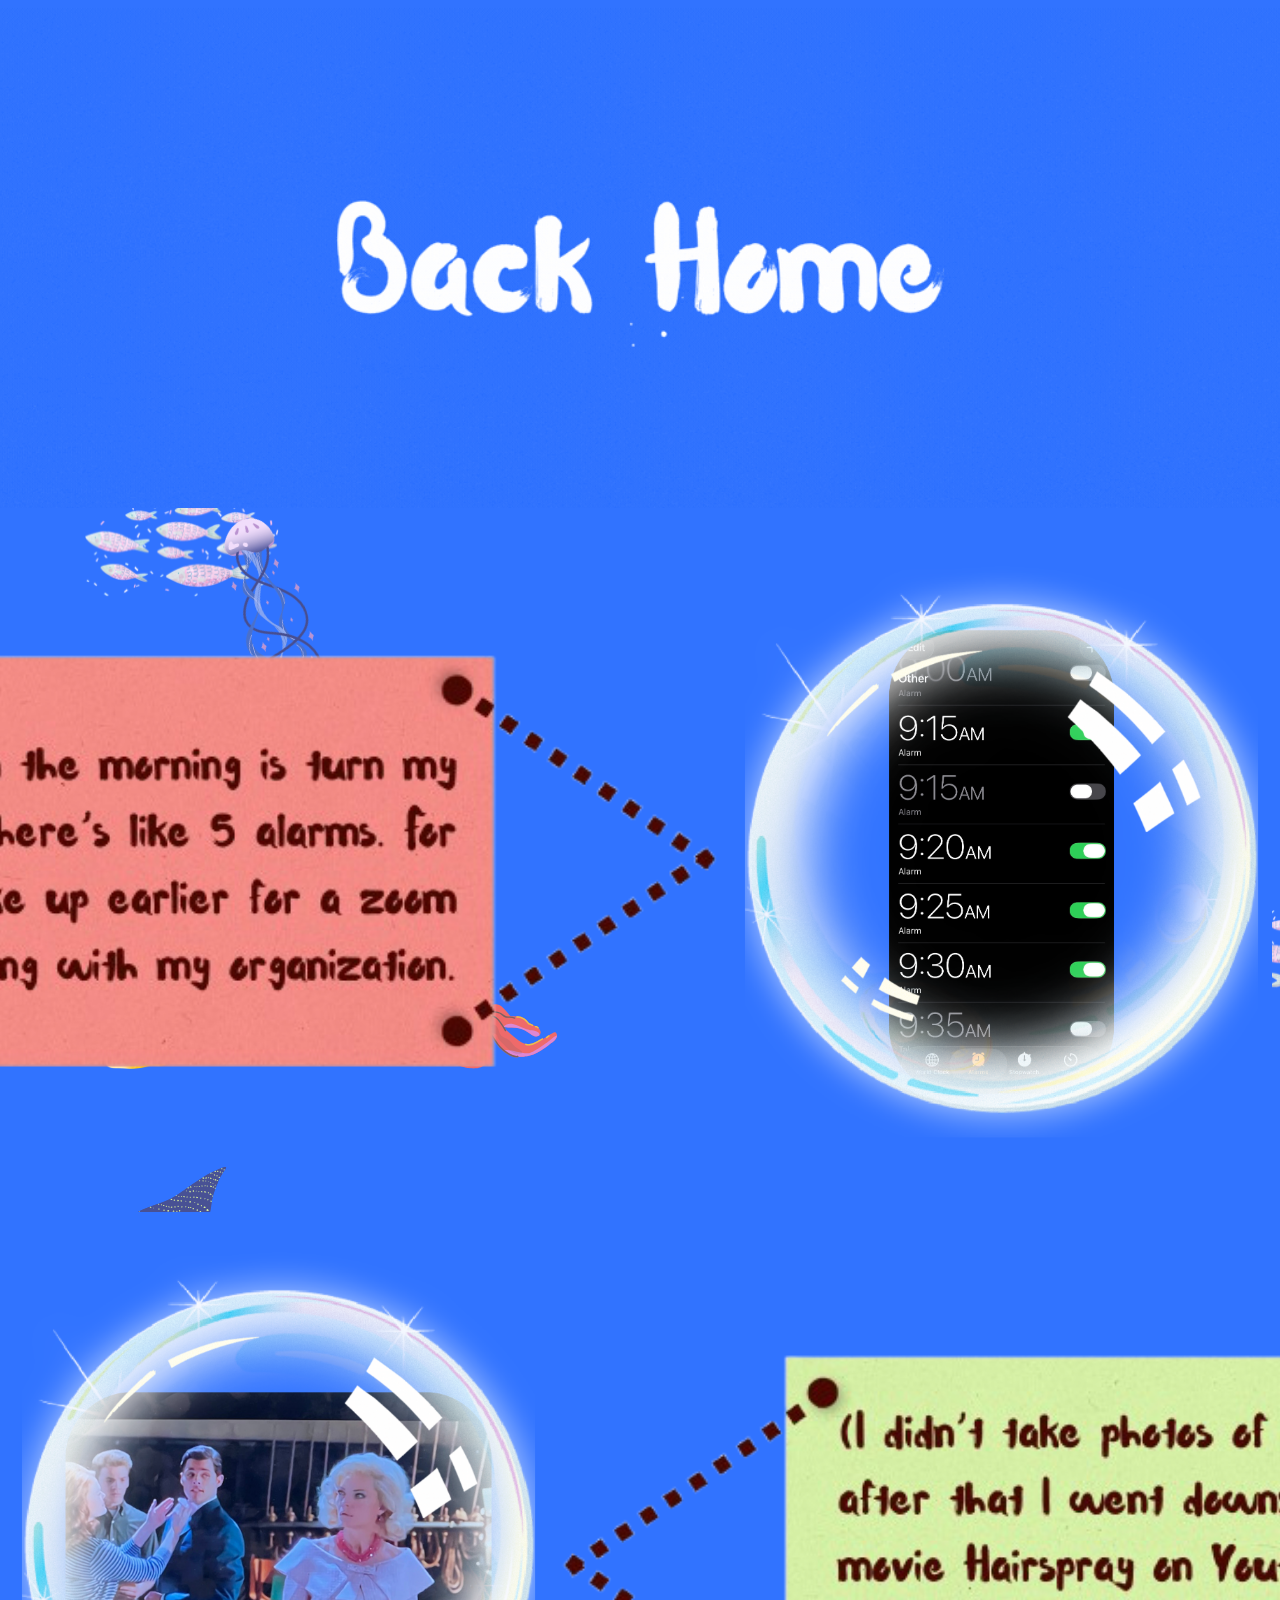
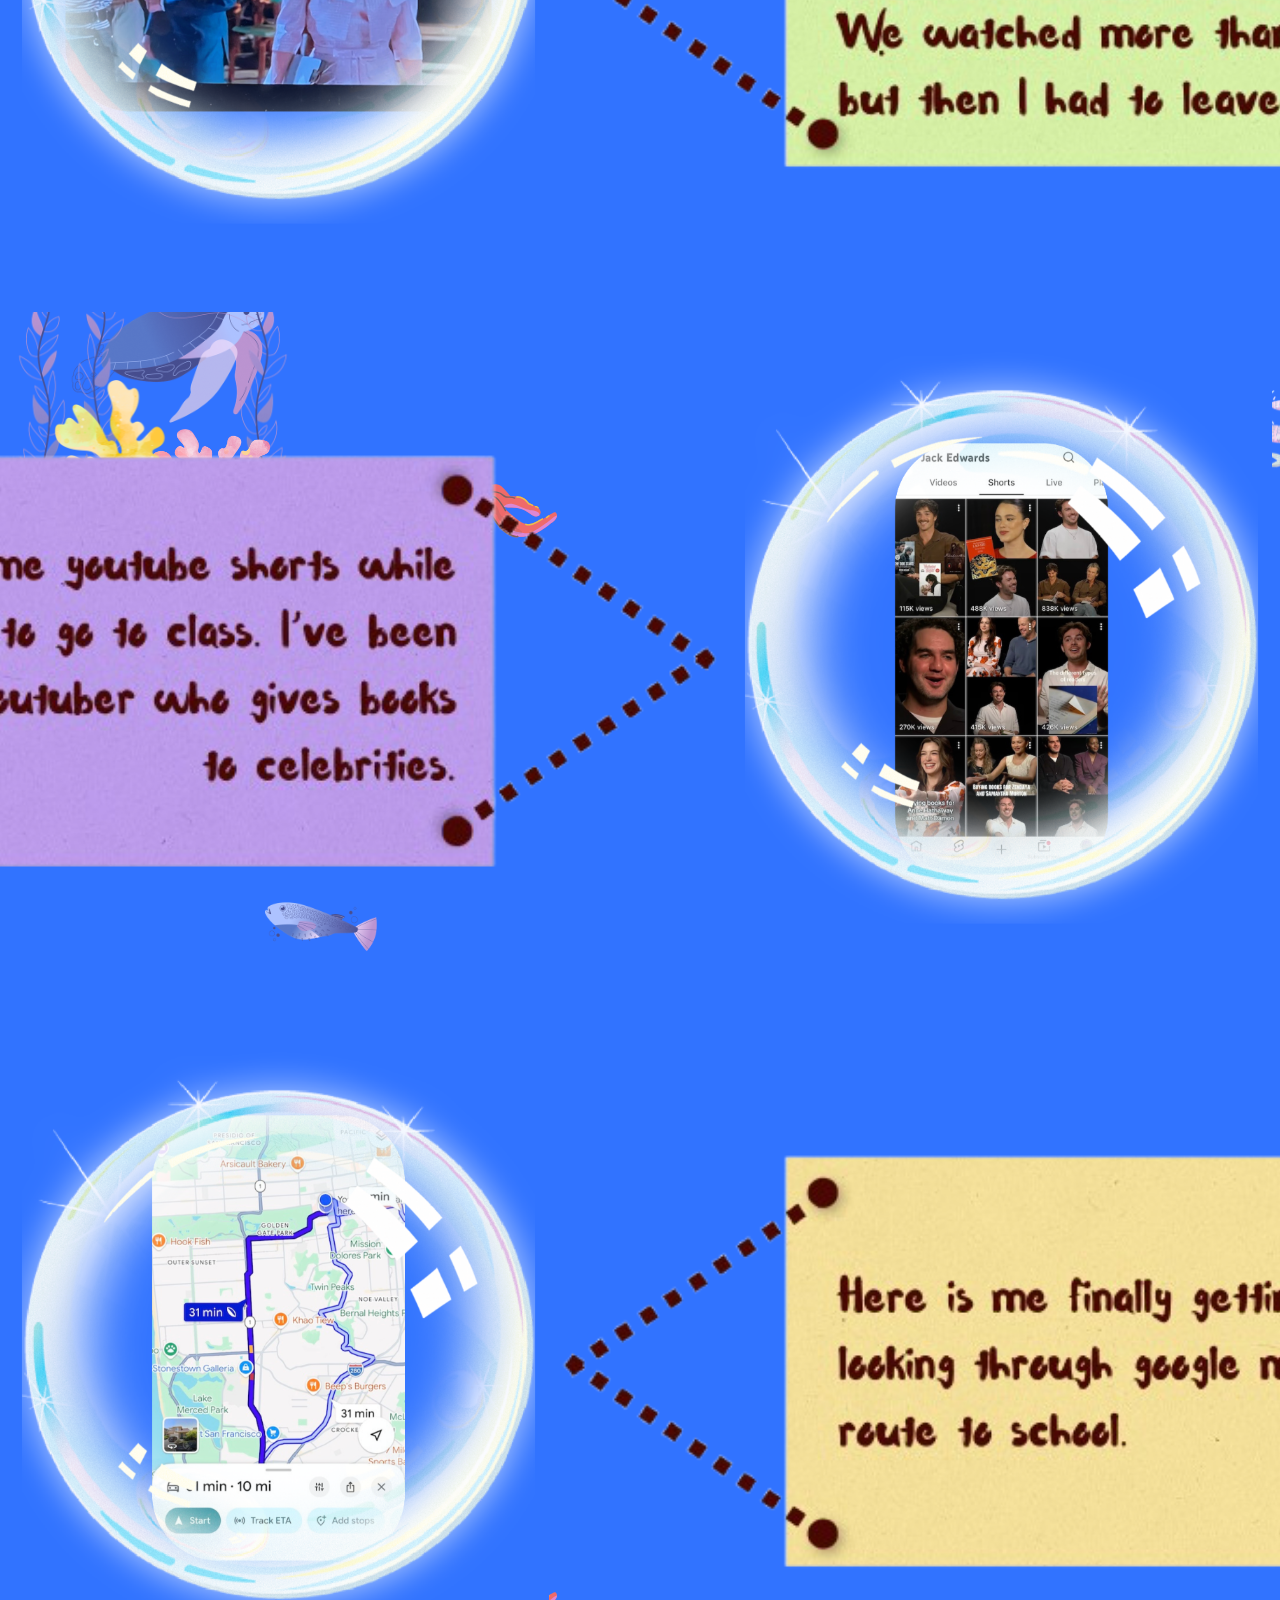
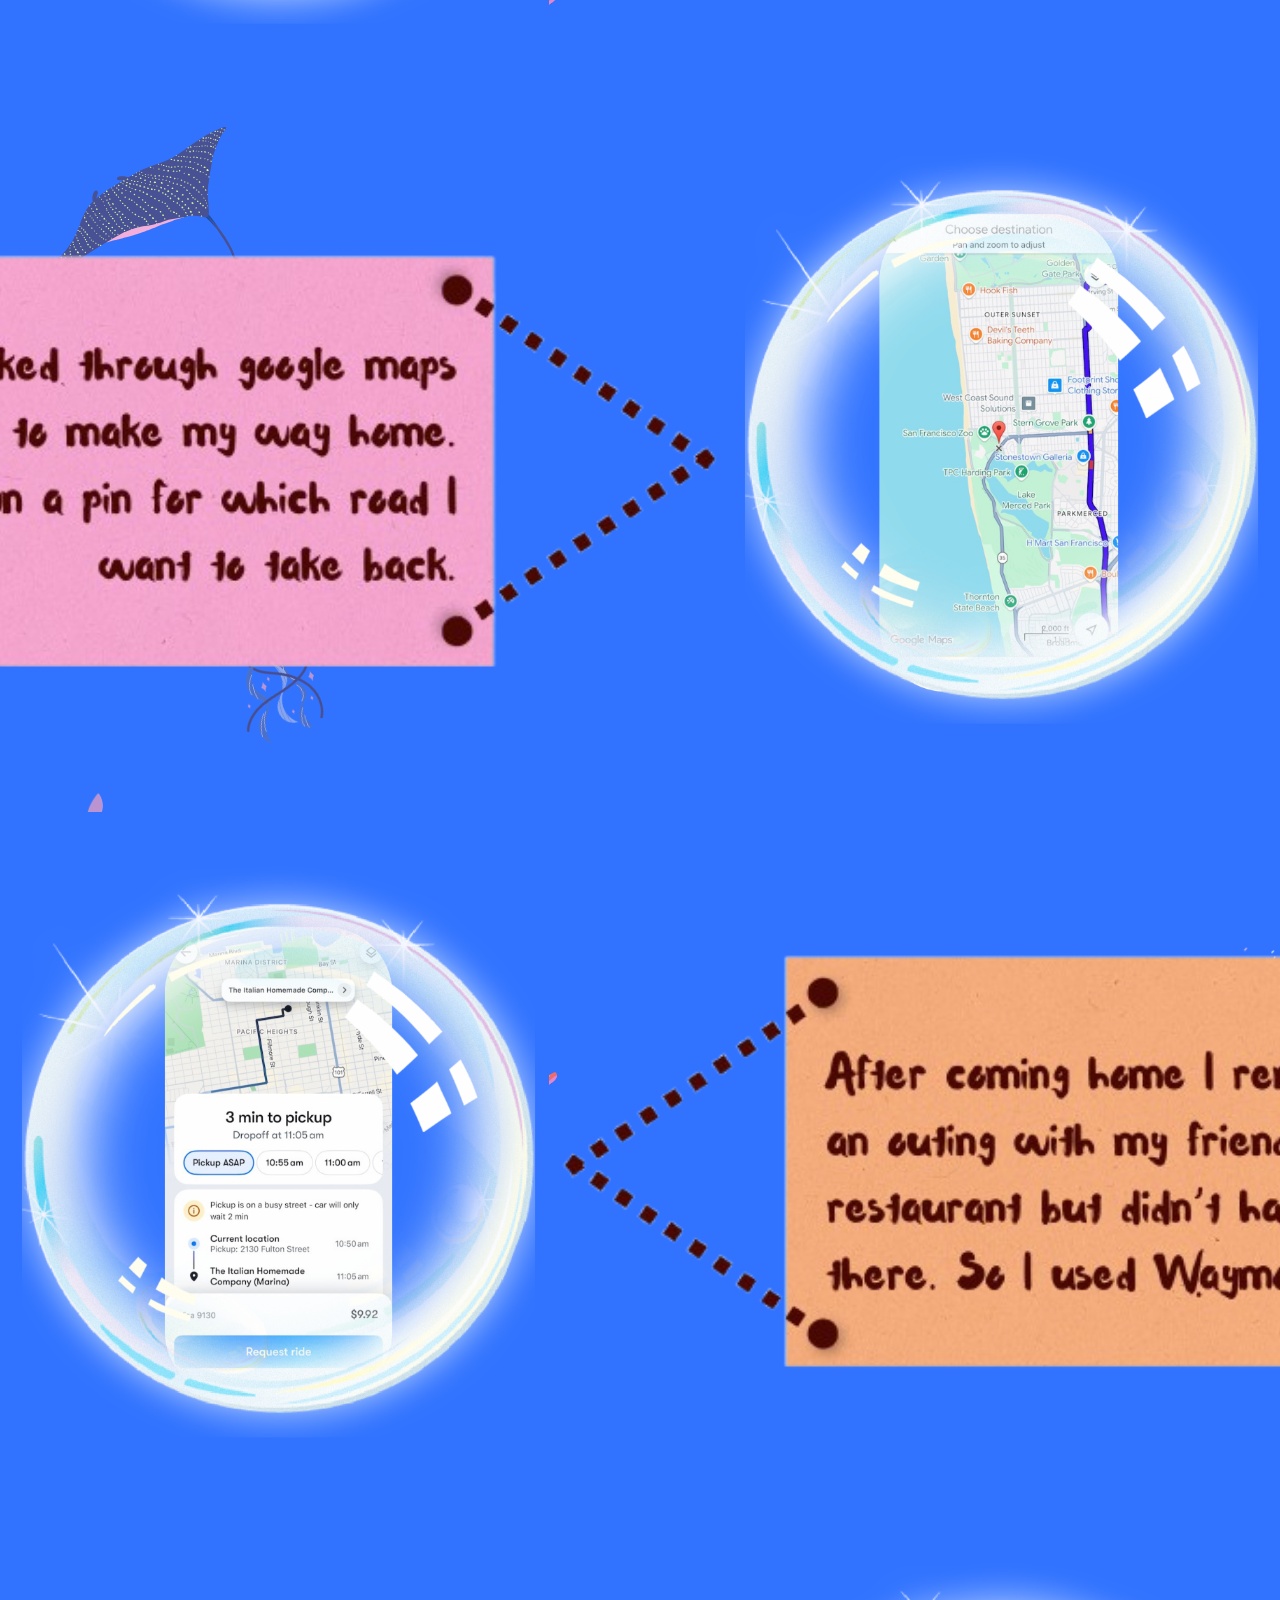
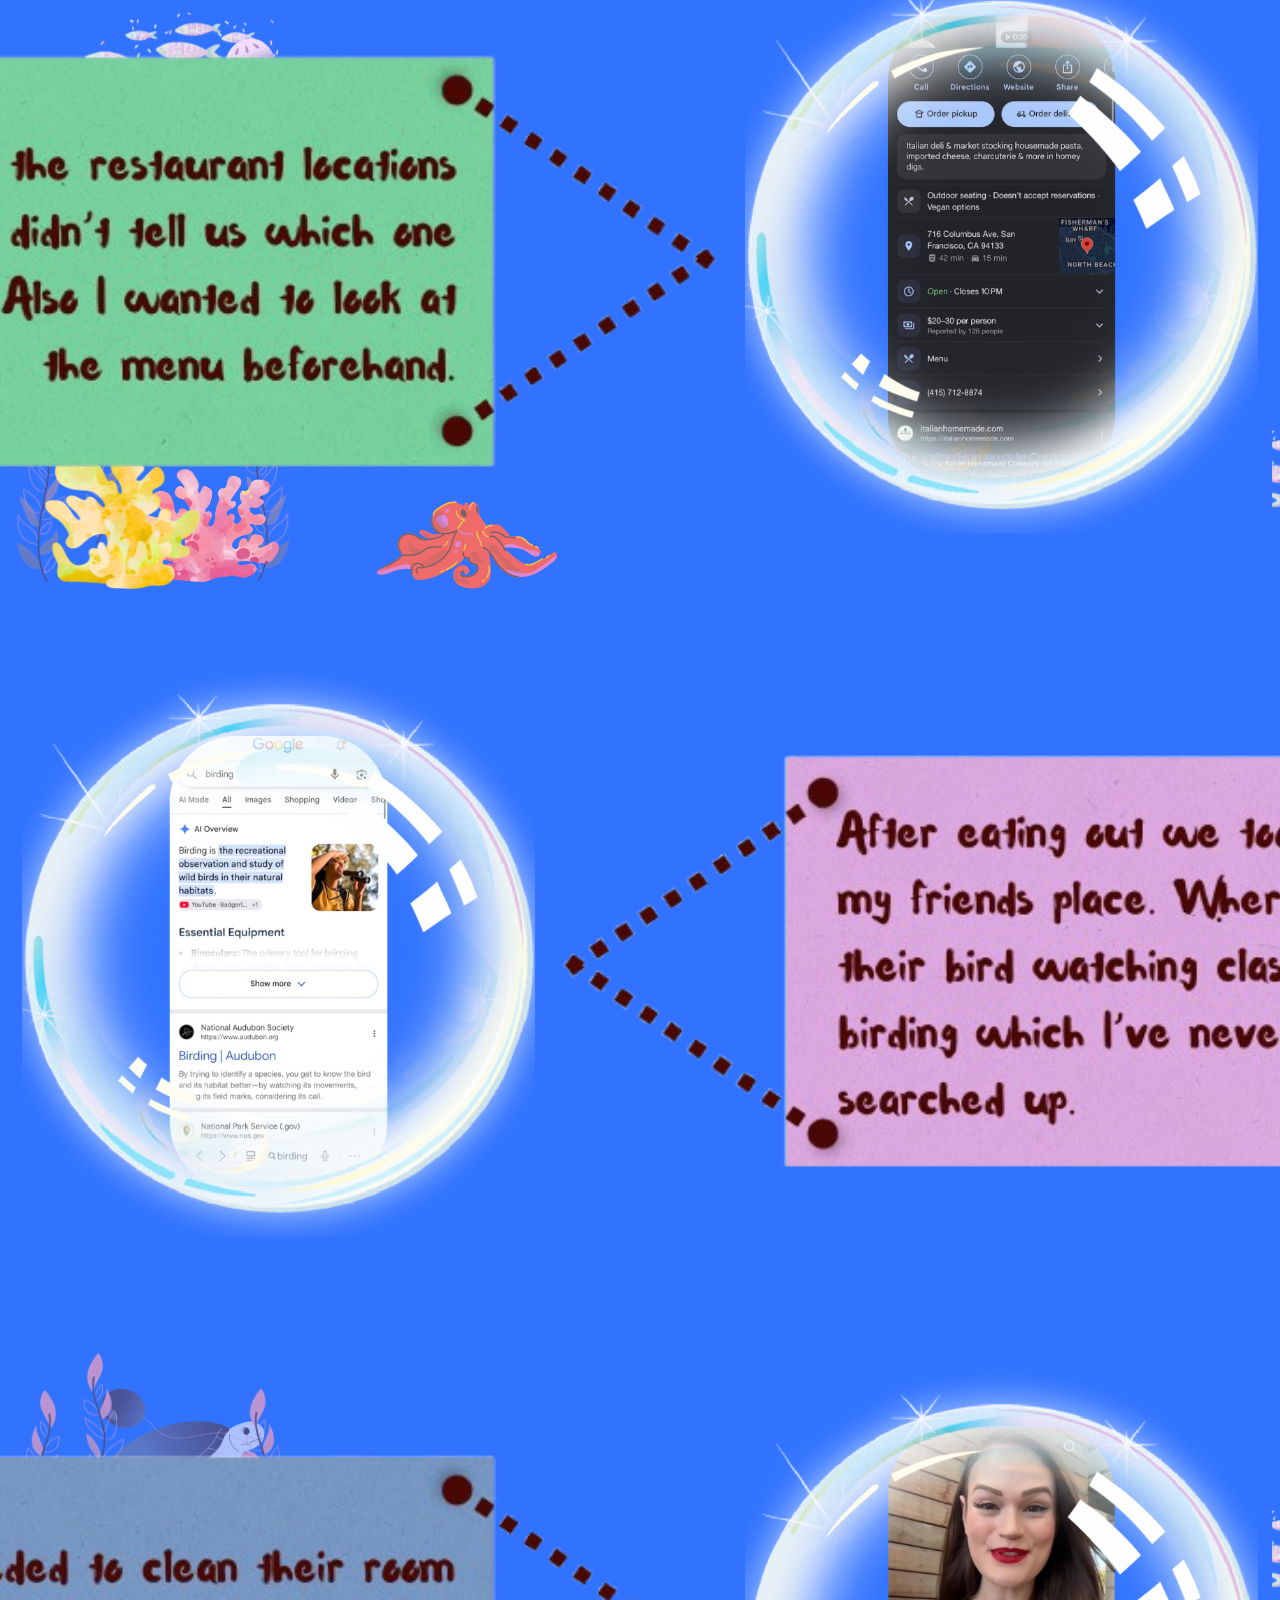
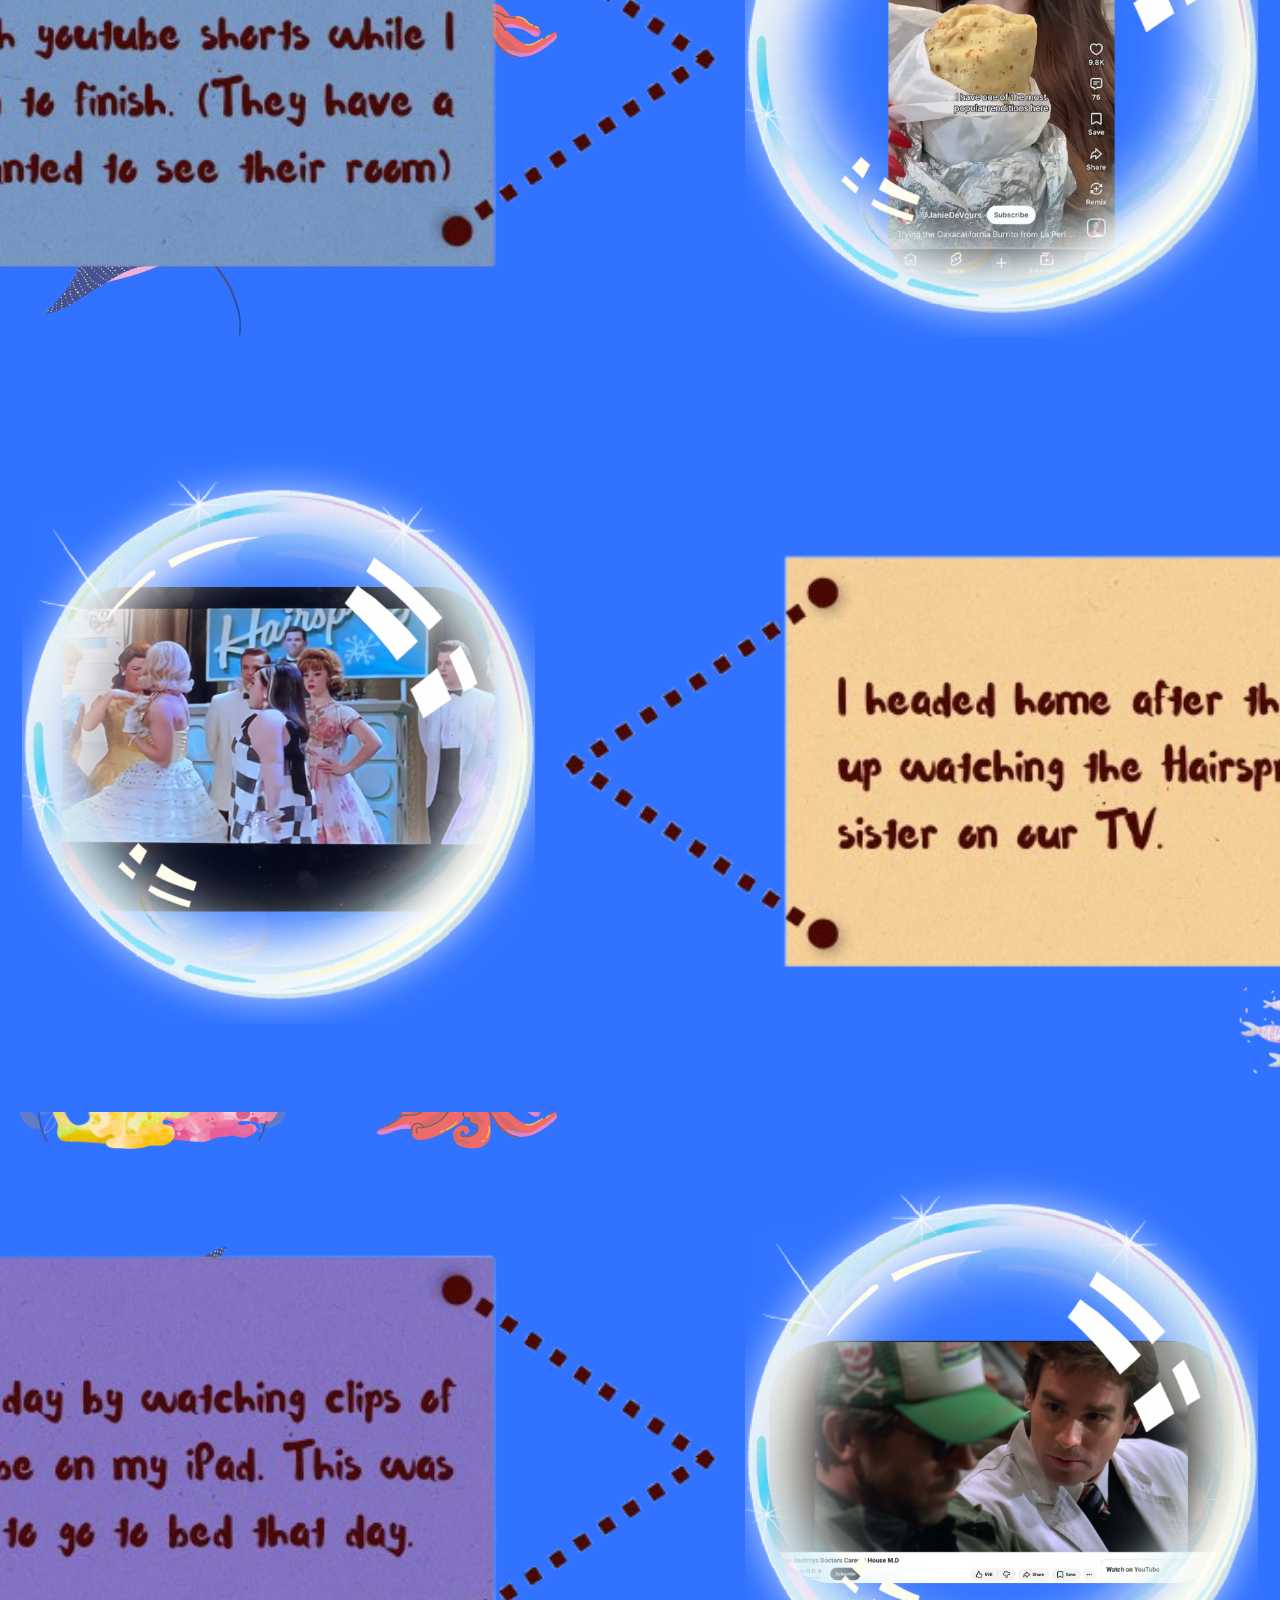
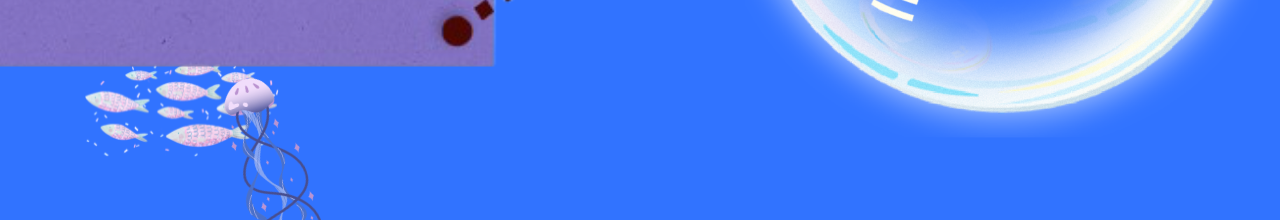
==== index.html @ 2f5180f2 "initial commit" ====
<!DOCTYPE html>
<html>
    <head>
        <meta charset="utf-8">
        <meta http-equiv="X-UA-Compatible" content="IE=edge">
        <title>KJC Project One</title>
        <meta name="description" content="">
        <meta name="viewport" content="width=device-width, initial-scale=1">
        <link rel="stylesheet" href="stylesplash.css">
    </head>
    <body>
        <div class="all">
            <div class="aboutme">
                <a href="header.html"><img src="img_index/headers.gif" alt="bubbles going up around under the sea text" height="500px" width="1930px" >
                </a>     
            </div>
                <div class="rightside">
                    <div class="alarm">
                        <img src="img_index/1-removebg-preview.png" height="700px">
                        <img src="img_index/1.png" alt="screenshot of iphone alarms starting at 9:15am to 9:30am" height="700px">
                    </div>

                    <div class="movieone"> 
                        <img src="img_index/2.png" alt="hairspray movie screenshot again" height="700px">
                        <img src="img_index/2-removebg-preview.png" height="700px">
                    </div>

                    <div class="school">
                        <img src="img_index/3-removebg-preview.png" height="700px">
                        <img src="img_index/3.png" alt="google maps search to my house" height="700px">
                    </div>

                    <div class="waymo">
                        <img src="img_index/4.png" alt="google maps to usfca" height="700px">
                        <img src="img_index/4-removebg-preview.png" height="700px">
                    </div>
                    
                    <div class="bird">
                        <img src="img_index/5-removebg-preview.png" height="700px">
                        <img src="img_index/5.png" alt="google search of birding" height="700px">
                    </div>

                    <div class="ytshorts">
                        <img src="img_index/6.png" alt="youtube shorts screenshot" height="700px">
                        <img src="img_index/6-removebg-preview.png" height="700px">
                    </div>
                    
                    <div class="home">
                        <img src="img_index/7-removebg-preview.png" height="700px">
                        <img src="img_index/7.png" alt="waymo app directions" height="700px">
                    </div>
                    
                    <div class="restaurant">
                        <img src="img_index/8.png" alt="google of the italian homemade restaurant" height="700px">
                        <img src="img_index/8-removebg-preview.png" height="700px">
                    </div> 

                    <div class="ytfoodshorts">
                        <img src="img_index/9-removebg-preview.png" height="700px">
                        <img src="img_index/9.png" alt="youtube shorts food review" height="700px">
                    </div>
                    
                    <div class =movietwo> 
                        <img src="img_index/10.png" alt="hairspray movie screenshot again" height="700px">
                        <img src="img_index/10-removebg-preview.png" height="700px">
                    </div>

                    <div class="housemd">
                        <img src="img_index/11-removebg-preview.png" height="700px">
                        <img src="img_index/11.png" alt="housemd show clip on youtube" height="700px">
                    </div>
            </div>
        </div>
    </body>
</html>
---- stylesplash.css ----
body{
    background-color: #3173FF;
    background-image:url(img_index/bgupdated.png);
}

.aboutme{
    display: flex;
    flex-direction: row;
    justify-content: center;
}

.alarm{
    display:flex;
    flex-direction: row;
    justify-content: flex-end;  
}

.movieone{
    display:flex;
    flex-direction: row;
    justify-content: flex-start;  
}

.school{
    display:flex;
    flex-direction: row;
    justify-content: flex-end;  
}

.waymo{
    display:flex;
    flex-direction: row;
    justify-content: flex-start;  
}

.bird{
    display:flex;
    flex-direction: row;
    justify-content: flex-end;  
}

.ytshorts{
    display:flex;
    flex-direction: row;
    justify-content: flex-start;  
}

.home{
    display:flex;
    flex-direction: row;
    justify-content: flex-end;  
}

.restaurant{
    display:flex;
    flex-direction: row;
    justify-content: flex-start;  
}

.ytfoodshorts{
    display:flex;
    flex-direction: row;
    justify-content: flex-end;  
}

.movietwo{
    display:flex;
    flex-direction: row;
    justify-content: flex-start;  
}

.housemd{
    display:flex;
    flex-direction: row;
    justify-content: flex-end;  
}
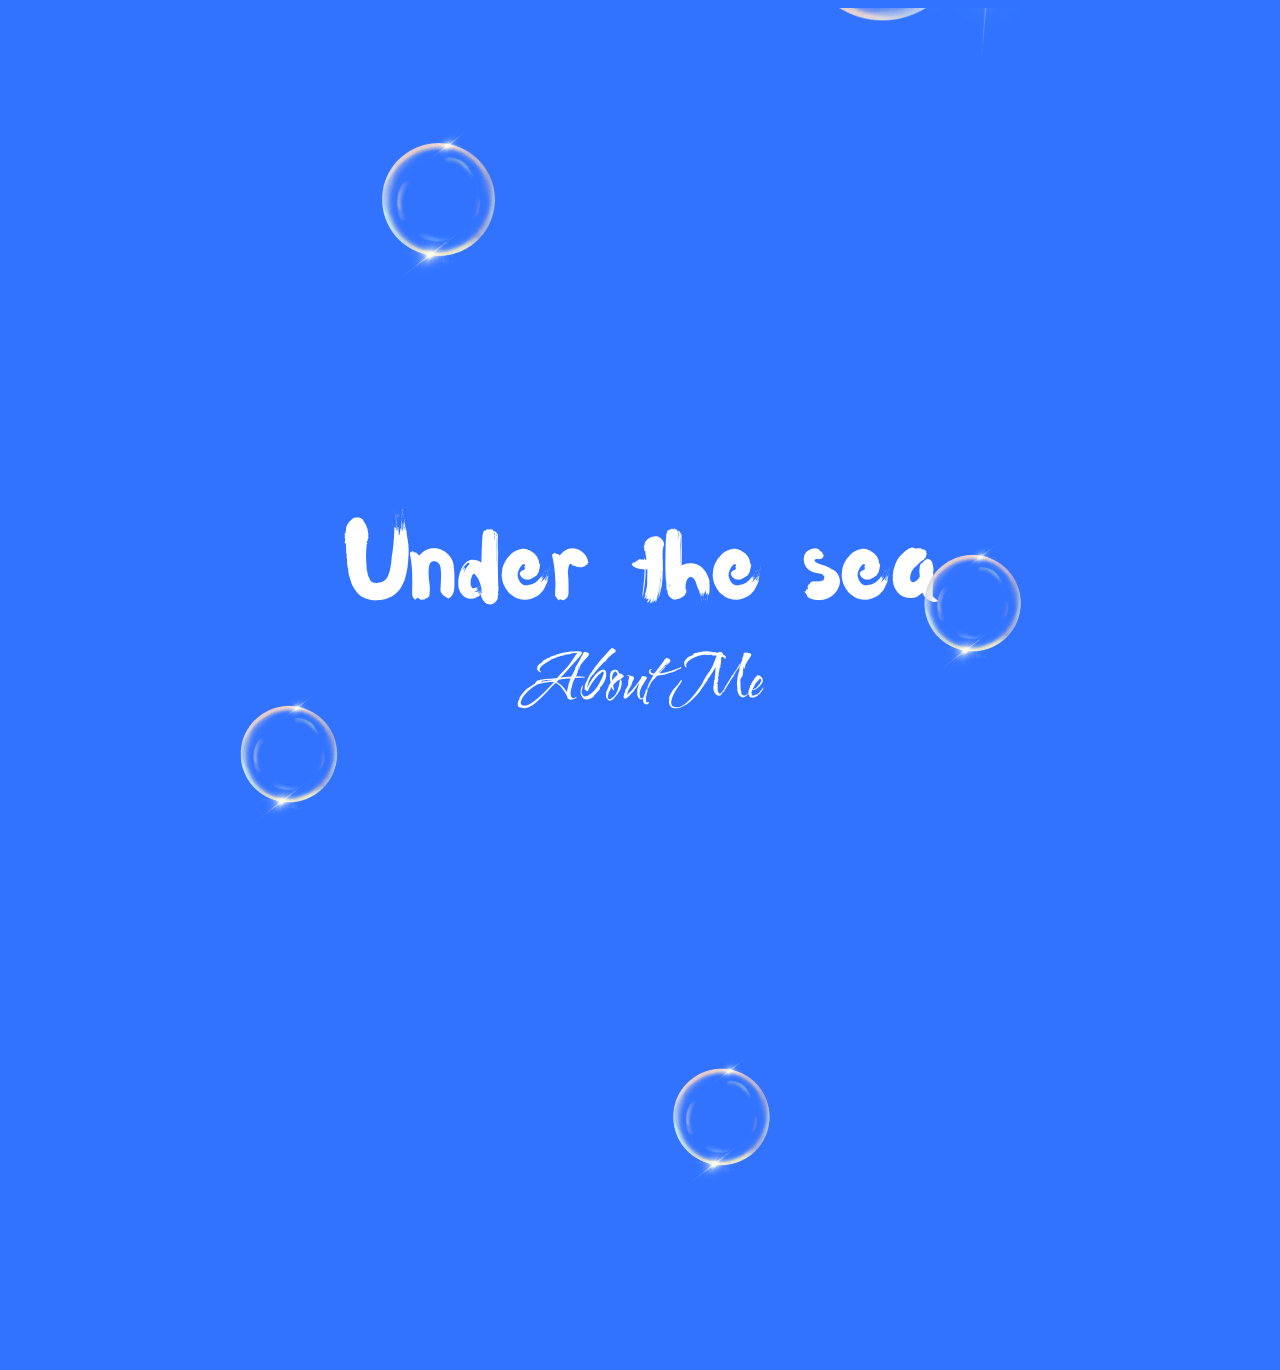
==== commit 9f01232f: "updates commit four" ====
--- a/index.html
+++ b/index.html
@@ -3,73 +3,12 @@
     <head>
         <meta charset="utf-8">
         <meta http-equiv="X-UA-Compatible" content="IE=edge">
-        <title>KJC Project One</title>
+        <title>KJC Project 1</title>
         <meta name="description" content="">
         <meta name="viewport" content="width=device-width, initial-scale=1">
-        <link rel="stylesheet" href="stylesplash.css">
+        <link rel="stylesheet" href="style.css">
     </head>
     <body>
-        <div class="all">
-            <div class="aboutme">
-                <a href="header.html"><img src="img_index/headers.gif" alt="bubbles going up around under the sea text" height="500px" width="1930px" >
-                </a>     
-            </div>
-                <div class="rightside">
-                    <div class="alarm">
-                        <img src="img_index/1-removebg-preview.png" height="700px">
-                        <img src="img_index/1.png" alt="screenshot of iphone alarms starting at 9:15am to 9:30am" height="700px">
-                    </div>
-
-                    <div class="movieone"> 
-                        <img src="img_index/2.png" alt="hairspray movie screenshot again" height="700px">
-                        <img src="img_index/2-removebg-preview.png" height="700px">
-                    </div>
-
-                    <div class="school">
-                        <img src="img_index/3-removebg-preview.png" height="700px">
-                        <img src="img_index/3.png" alt="google maps search to my house" height="700px">
-                    </div>
-
-                    <div class="waymo">
-                        <img src="img_index/4.png" alt="google maps to usfca" height="700px">
-                        <img src="img_index/4-removebg-preview.png" height="700px">
-                    </div>
-                    
-                    <div class="bird">
-                        <img src="img_index/5-removebg-preview.png" height="700px">
-                        <img src="img_index/5.png" alt="google search of birding" height="700px">
-                    </div>
-
-                    <div class="ytshorts">
-                        <img src="img_index/6.png" alt="youtube shorts screenshot" height="700px">
-                        <img src="img_index/6-removebg-preview.png" height="700px">
-                    </div>
-                    
-                    <div class="home">
-                        <img src="img_index/7-removebg-preview.png" height="700px">
-                        <img src="img_index/7.png" alt="waymo app directions" height="700px">
-                    </div>
-                    
-                    <div class="restaurant">
-                        <img src="img_index/8.png" alt="google of the italian homemade restaurant" height="700px">
-                        <img src="img_index/8-removebg-preview.png" height="700px">
-                    </div> 
-
-                    <div class="ytfoodshorts">
-                        <img src="img_index/9-removebg-preview.png" height="700px">
-                        <img src="img_index/9.png" alt="youtube shorts food review" height="700px">
-                    </div>
-                    
-                    <div class =movietwo> 
-                        <img src="img_index/10.png" alt="hairspray movie screenshot again" height="700px">
-                        <img src="img_index/10-removebg-preview.png" height="700px">
-                    </div>
-
-                    <div class="housemd">
-                        <img src="img_index/11-removebg-preview.png" height="700px">
-                        <img src="img_index/11.png" alt="housemd show clip on youtube" height="700px">
-                    </div>
-            </div>
-        </div>
+        <a href="secondindex.html"><img src="img_intropage/bubblepractice.gif" alt="sun in the sunset blinking and kicking his feat"></a>
     </body>
 </html>
--- a/style.css
+++ b/style.css
@@ -0,0 +1,7 @@
+body{
+    background-color: #3173FF;
+    display:flex;
+    flex-direction: row;
+    justify-content: center;  
+}
+
